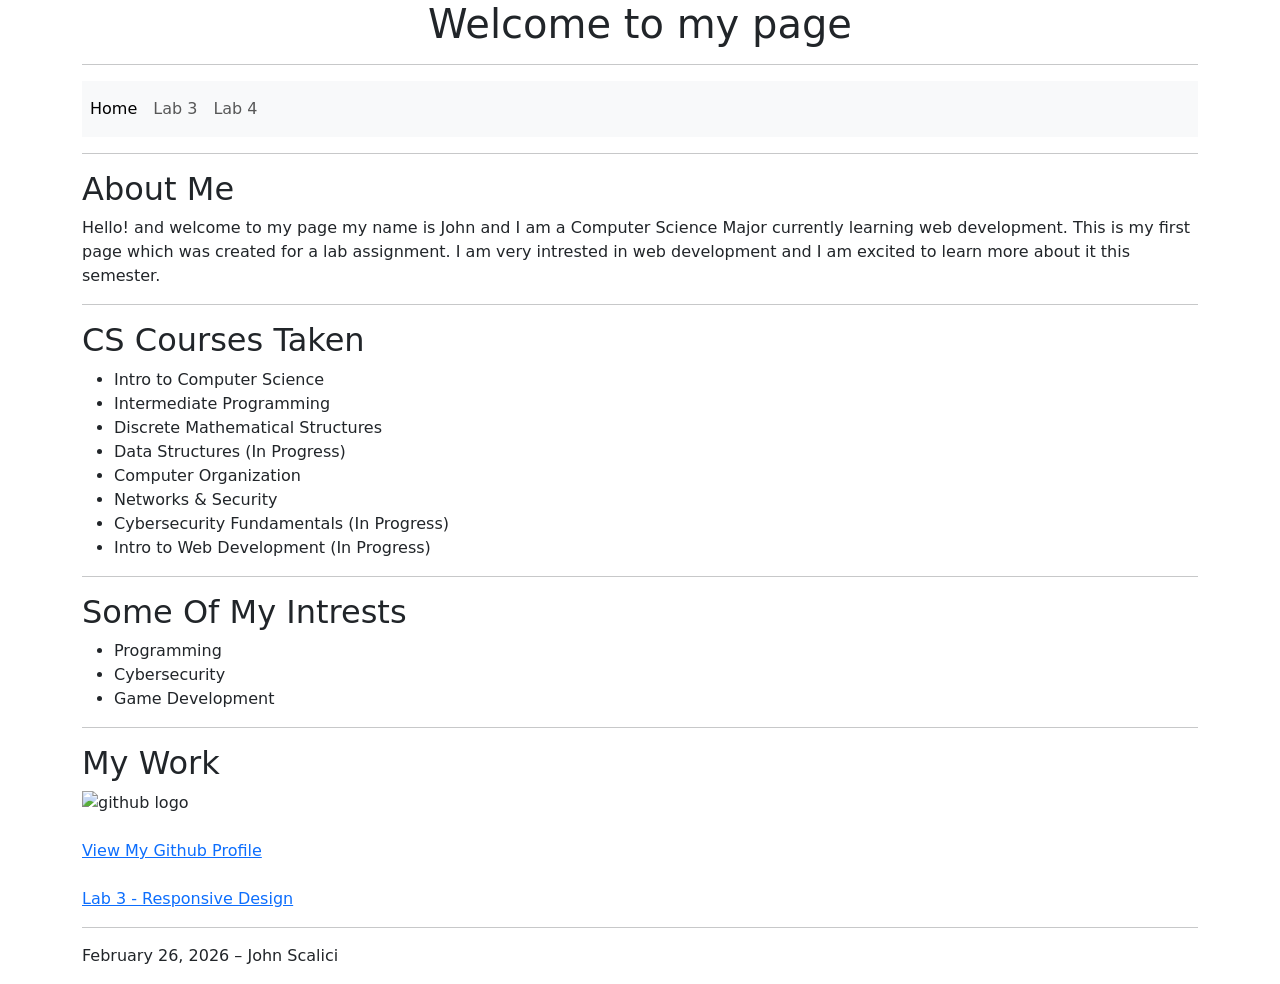
==== index.html @ 4c41bf2f "Lab 4 Complete" ====
<!DOCTYPE html>
<html lang="en">

<head>
<meta charset="UTF-8">
<title>My Site</title>

<link rel="stylesheet"
href="https://cdn.jsdelivr.net/npm/bootstrap@5.3.2/dist/css/bootstrap.min.css">

<style>

h1{
text-align:center;
}

h2{
text-align:left;
}

</style>

</head>

<body>

<div class="container">

<h1>Welcome to my page</h1>

<hr>

<nav class="navbar navbar-expand-lg navbar-light bg-light">

<div class="navbar-nav">
<a class="nav-link active" href="index.html">Home</a>
<a class="nav-link" href="lab3.html">Lab 3</a>
<a class="nav-link" href="lab4.html">Lab 4</a>
</div>

</nav>

<hr>

<h2>About Me</h2>

<p>
Hello! and welcome to my page my name is John and I am a Computer Science Major currently learning web development.
This is my first page which was created for a lab assignment. I am very intrested in web development and
I am excited to learn more about it this semester.
</p>

<hr>

<h2>CS Courses Taken</h2>

<ul>

<li>Intro to Computer Science</li>
<li>Intermediate Programming</li>
<li>Discrete Mathematical Structures</li>
<li>Data Structures (In Progress)</li>
<li>Computer Organization</li>
<li>Networks &amp; Security</li>
<li>Cybersecurity Fundamentals (In Progress)</li>
<li>Intro to Web Development (In Progress)</li>

</ul>

<hr>

<h2>Some Of My Intrests</h2>

<ul>

<li>Programming</li>
<li>Cybersecurity</li>
<li>Game Development</li>

</ul>

<hr>

<h2>My Work</h2>

<img src="GitHub-logo.png" alt="github logo" width="150">

<br><br>

<a href="https://github.com/johnscalici" target="_blank">
View My Github Profile
</a>

<br><br>

<a href="lab3.html">
Lab 3 - Responsive Design
</a>

<hr>

<p>February 26, 2026 – John Scalici</p>

</div>

</body>

</html>
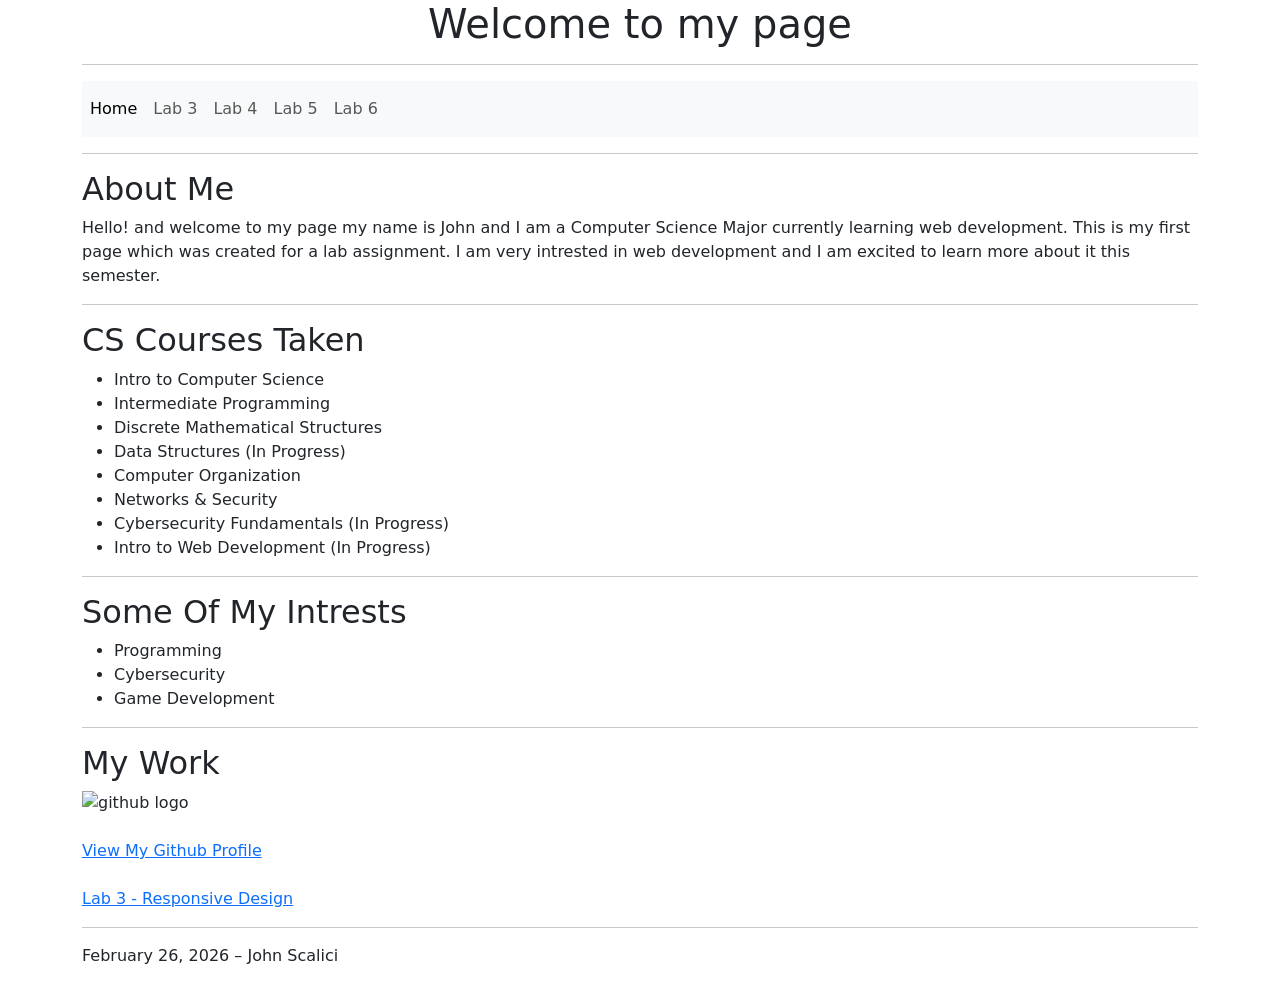
==== commit f40c75e9: "Lab 5 Complete" ====
--- a/index.html
+++ b/index.html
@@ -36,6 +36,8 @@
 <a class="nav-link active" href="index.html">Home</a>
 <a class="nav-link" href="lab3.html">Lab 3</a>
 <a class="nav-link" href="lab4.html">Lab 4</a>
+<a class="nav-link" href="lab5.html">Lab 5</a>
+<a class="nav-link" href="lab6.html">Lab 6</a>
 </div>
 
 </nav>
@@ -105,4 +107,4 @@
 
 </body>
 
-</html>+</html>
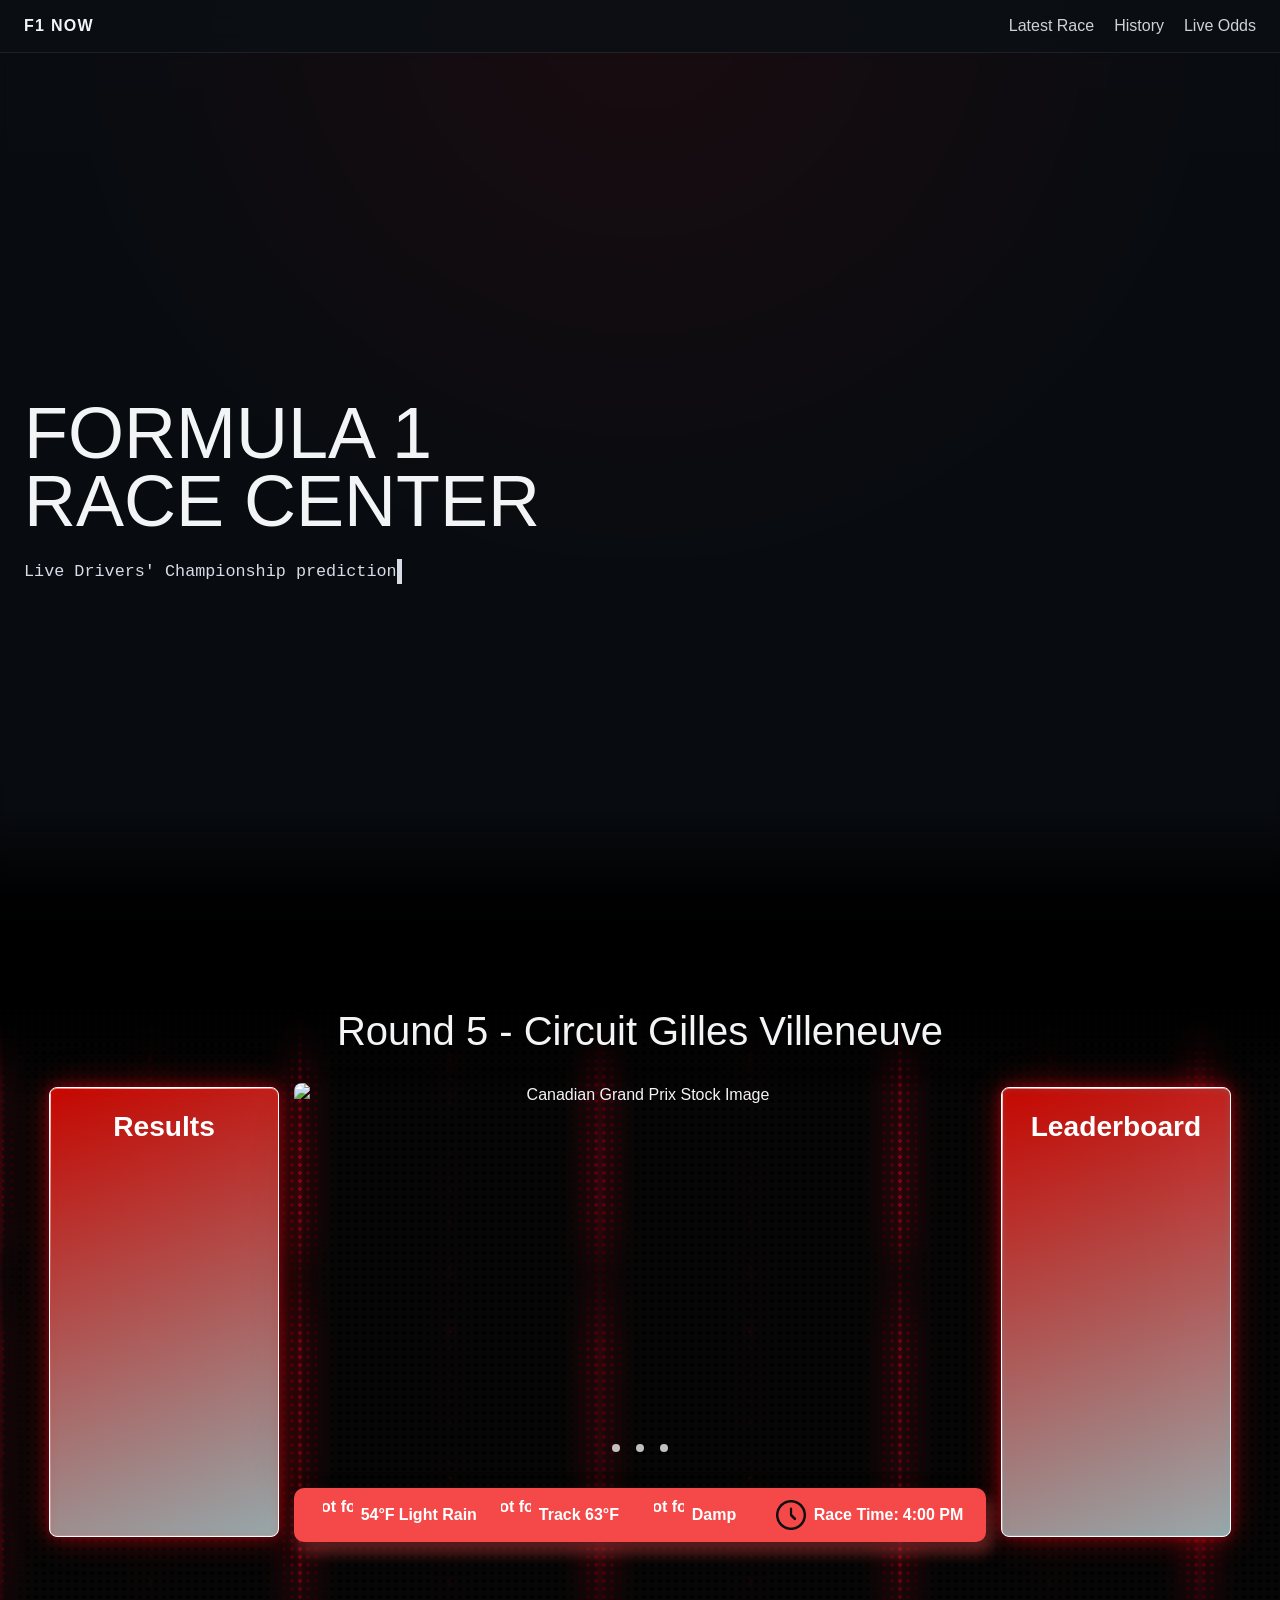
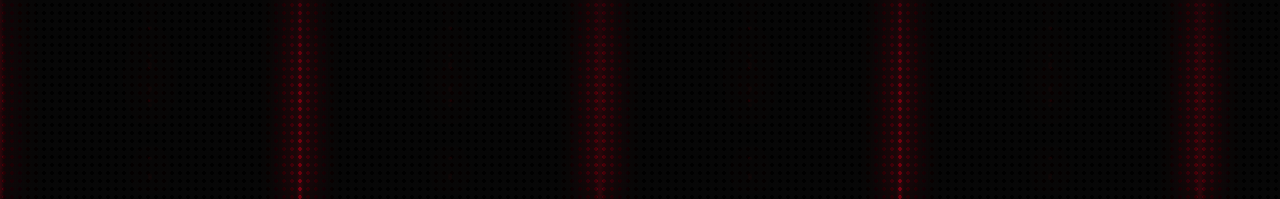
==== commit c4af7721: "Update Canadian GP content and improve API fallback handling - Updated homepage for Week 5 Canadian " ====
--- a/index.html
+++ b/index.html
@@ -1,110 +1,128 @@
 <!DOCTYPE html>
 <html lang="en">
+<head>
+  <meta charset="UTF-8">
+  <meta name="viewport" content="width=device-width, initial-scale=1.0">
+  <title>F1 NOW</title>
+  <link href="https://cdn.jsdelivr.net/npm/bootstrap@5.3.3/dist/css/bootstrap.min.css" rel="stylesheet">
+  <link rel="stylesheet" href="assets/weather/styling/weather-icons.css">
+  <link rel="stylesheet" href="style.css">
+</head>
+<body>
+  <nav class="navbar">
+    <div class="nav-logo">F1 NOW</div>
+    <div class="nav-links">
+      <a href="#">Latest Race</a>
+      <a href="history.html">History</a>
+      <a href="odds.html">Live Odds</a>
+    </div>
+  </nav>
 
-<head>
-<meta charset="UTF-8">
-<title>My Site</title>
+  <section class="hero">
+    <div class="hero-inner">
+      <h1>FORMULA 1<br>RACE CENTER</h1>
+      <p><span id="typing-text"></span></p>
+    </div>
+  </section>
 
-<link rel="stylesheet"
-href="https://cdn.jsdelivr.net/npm/bootstrap@5.3.2/dist/css/bootstrap.min.css">
+  <section class="upcoming-race">
+    <div class="rain-bg"></div>
 
-<style>
+    <div class="upcoming-inner">
+      <h1>Round 5 - Circuit Gilles Villeneuve</h1>
+    </div>
 
-h1{
-text-align:center;
-}
+    <div class="wrapper container-fluid px-4">
+      <div class="row race-layout justify-content-center align-items-center g-4">
 
-h2{
-text-align:left;
-}
+        <div class="col-12 col-lg-3 d-flex justify-content-center">
+          <div class="left-glass-card"> 
+            <div class="left-card-content">
+              <div class="left-title">Results</div>
+              <div class="left-results-list"> 
+                <div class="left-results-row">
+                </div>
+              </div>
+            </div>
+          </div>
+        </div>
 
-</style>
+        <div class="col-12 col-lg-5 d-flex flex-column align-items-center">
+          <section class="carousel">
+            <div class="carousel-wrapper">
+              <div class="slider">
+                <img
+                  id="slide-1"
+                  src="https://media.formula1.com/image/upload/ar_16:9,c_fill,g_south/c_lfill,w_3392/q_auto/v1740000001/trackside-images/2026/F1_Grand_Prix_of_Canada/2278018127.webp"
+                  alt="Canadian Grand Prix Stock Image"
+                >
+                <img
+                  id="slide-2"
+                  src="https://media.formula1.com/image/upload/c_lfill,w_3392/q_auto/v1740000001/fom-website/2026/Canada/GettyImages-2277880716.webp"
+                  alt="Canadian Grand Prix Stock Image 'Wall Of Champions'"
+                >
+                <img
+                  id="slide-3"
+                  src="https://media.formula1.com/image/upload/c_fit,h_704/q_auto/v1740000001/common/f1/2026/track/2026trackmontrealdetailed.webp"
+                  alt="Canadian Grand Prix 2026 Track Detailed"
+                >
+              </div>
+              <div class="slider-nav">
+                <a href="#slide-1"></a>
+                <a href="#slide-2"></a>
+                <a href="#slide-3"></a>
+              </div>
+            </div>
+          </section>
 
-</head>
+          <div class="weather-bar mt-3">
+            <div class="weather-item">
+              <div class="weather-icon-slot"></div>
+              <div class="weather-text">
+                <span class="weather-temp"></span>
+                <span class="weather-condition"></span>
+              </div>
+            </div>
+            
+            <div class="weather-item">
+              <div class="windy-icon-slot"></div>
+              <span class="weather-wind"></span>
+            </div>
 
-<body>
+            <div class="weather-item rain-weather">
+              <div class="rain-icon-slot"> </div>
+              <span class="weather-rain"></span>
+            </div>
 
-<div class="container">
+            <div class="weather-item">
+              <div class="time-icon-slot">
+                <img src="assets/weather/icons/clock-icon.png" alt="Race time icon">
+              </div>
+              <span class="weather-time">
+                <span class="weather-time-label">Race Time:</span>
+                <span class="weather-time-value">1:00 PM</span>
+              </span>
+            </div>
+          </div>
+        </div>
 
-<h1>Welcome to my page</h1>
+        <div class="col-12 col-lg-3 d-flex justify-content-center">
+          <section class="right-glass-card">
+            <div class="right-card-content">
+              <div class="right-title">Leaderboard</div>
+              <div class="right-results-list"> 
+                <div class="right-results-row">
+                </div>
+              </div>
+            </div>
+          </section>
+        </div>
 
-<hr>
+      </div>
+    </div>
+  </section>
 
-<nav class="navbar navbar-expand-lg navbar-light bg-light">
-
-<div class="navbar-nav">
-<a class="nav-link active" href="index.html">Home</a>
-<a class="nav-link" href="lab3.html">Lab 3</a>
-<a class="nav-link" href="lab4.html">Lab 4</a>
-<a class="nav-link" href="lab5.html">Lab 5</a>
-<a class="nav-link" href="lab6.html">Lab 6</a>
-</div>
-
-</nav>
-
-<hr>
-
-<h2>About Me</h2>
-
-<p>
-Hello! and welcome to my page my name is John and I am a Computer Science Major currently learning web development.
-This is my first page which was created for a lab assignment. I am very intrested in web development and
-I am excited to learn more about it this semester.
-</p>
-
-<hr>
-
-<h2>CS Courses Taken</h2>
-
-<ul>
-
-<li>Intro to Computer Science</li>
-<li>Intermediate Programming</li>
-<li>Discrete Mathematical Structures</li>
-<li>Data Structures (In Progress)</li>
-<li>Computer Organization</li>
-<li>Networks &amp; Security</li>
-<li>Cybersecurity Fundamentals (In Progress)</li>
-<li>Intro to Web Development (In Progress)</li>
-
-</ul>
-
-<hr>
-
-<h2>Some Of My Intrests</h2>
-
-<ul>
-
-<li>Programming</li>
-<li>Cybersecurity</li>
-<li>Game Development</li>
-
-</ul>
-
-<hr>
-
-<h2>My Work</h2>
-
-<img src="GitHub-logo.png" alt="github logo" width="150">
-
-<br><br>
-
-<a href="https://github.com/johnscalici" target="_blank">
-View My Github Profile
-</a>
-
-<br><br>
-
-<a href="lab3.html">
-Lab 3 - Responsive Design
-</a>
-
-<hr>
-
-<p>February 26, 2026 – John Scalici</p>
-
-</div>
-
+  <script src="script.js"></script>
+  <script src="assets/weather/script/weather.js"></script>
 </body>
-
 </html>
--- a/assets/weather/styling/weather-icons.css
+++ b/assets/weather/styling/weather-icons.css
@@ -0,0 +1,306 @@
+body {
+  background-color: #222;
+  min-width: 500px;
+  font-family: "Poppins", sans-serif;
+  color: #CCC;
+}
+body a {
+  text-decoration: none;
+  color: #00A0B0;
+}
+
+.showbox {
+  position: absolute;
+  top: 0;
+  bottom: 0;
+  left: 0;
+  right: 0;
+}
+
+.title {
+  position: absolute;
+  width: 100%;
+  margin: 10px 0 0 0;
+  text-align: center;
+}
+.title .heading {
+  font-size: 32px;
+  margin: 0px;
+}
+
+.credit {
+  position: absolute;
+  width: 100%;
+  text-align: center;
+  bottom: 0;
+  margin: 0 0 10px 0;
+}
+
+.div-icons {
+  position: absolute;
+  display: block;
+  width: 620px;
+  text-align: center;
+  top: 55%;
+  left: 50%;
+  transform: translate(-50%, -50%);
+}
+
+.icon {
+  margin: 15px 25px;
+  width: 100px;
+  height: 100px;
+}
+
+.sunny-body path {
+  fill: #EDC951;
+}
+
+.sunny-long-ray {
+  transform-origin: 50% 50%;
+  animation: spin 9s linear infinite;
+}
+
+.sunny-long-ray path {
+  fill: #EDC951;
+}
+
+.sunny-short-ray {
+  transform-origin: 50% 50%;
+  animation: spin 9s linear infinite;
+}
+
+.sunny-short-ray path {
+  fill: #EDC951;
+}
+
+.cloud-offset path {
+  fill: #222;
+}
+
+.main-cloud path {
+  fill: #00A0B0;
+}
+
+.small-cloud path {
+  fill: #00A0B0;
+  animation: flyby 6s linear infinite;
+}
+
+.rain-cloud path {
+  fill: #00A0B0;
+  animation: rain-cloud-color 6s ease infinite;
+}
+
+.rain-drops path {
+  fill: #00A0B0;
+  opacity: 0;
+}
+
+.rain-drops path:nth-child(1) {
+  animation: rain-drop 1.2s linear infinite;
+}
+
+.rain-drops path:nth-child(2) {
+  animation: rain-drop 1.2s linear infinite 0.4s;
+}
+
+.rain-drops path:nth-child(3) {
+  animation: rain-drop 1.2s linear infinite 0.8s;
+}
+
+.snow-cloud path {
+  fill: #CCC;
+}
+
+.snowflakes path {
+  transform-origin: 50% 50%;
+  fill: #CCC;
+  opacity: 0;
+}
+
+.snowflakes path:nth-child(1) {
+  animation: snow-drop 1.2s linear infinite;
+}
+
+.snowflakes path:nth-child(2) {
+  animation: snow-drop 1.2s linear infinite 0.4s;
+}
+
+.snowflakes path:nth-child(3) {
+  animation: snow-drop 1.2s linear infinite 0.8s;
+}
+
+.wind-string path {
+  stroke: #CCC;
+  stroke-linecap: round;
+  stroke-width: 7px;
+  animation: wind-blow 3s linear infinite;
+}
+
+.rainbows path {
+  stroke-linecap: round;
+  animation: rainbow 4.5s linear infinite;
+}
+
+.rainbows path:nth-child(1) {
+  stroke: #BD1E52;
+  stroke-width: 6px;
+}
+
+.rainbows path:nth-child(2) {
+  stroke: #E88024;
+  stroke-width: 8px;
+}
+
+.rainbows path:nth-child(3) {
+  stroke: #F8CB10;
+  stroke-width: 6px;
+}
+
+.rainbows path:nth-child(4) {
+  stroke: #899C3B;
+  stroke-width: 14px;
+}
+
+@keyframes flyby {
+  0% {
+    -webkit-transform: translate(0px, 0px);
+    transform: translate(0px, 0px);
+    opacity: 0;
+  }
+  30% {
+    -webkit-transform: translate(39px, 0px);
+    transform: translate(39px, 0px);
+    opacity: 1;
+  }
+  70% {
+    -webkit-transform: translate(91px, 0px);
+    transform: translate(91px, 0px);
+    opacity: 1;
+  }
+  100% {
+    -webkit-transform: translate(130px, 0px);
+    transform: translate(130px, 0px);
+    opacity: 0;
+  }
+}
+@keyframes rain-cloud-color {
+  100%, 0% {
+    fill: #666;
+  }
+  20% {
+    fill: #555;
+  }
+  21.5% {
+    fill: #999;
+  }
+  25% {
+    fill: #555;
+  }
+  27.5% {
+    fill: #999;
+  }
+  30% {
+    fill: #555;
+  }
+  40% {
+    fill: #999;
+  }
+  90% {
+    fill: #555;
+  }
+}
+@keyframes rain-drop {
+  0% {
+    -webkit-transform: translate(0px, -60px);
+    transform: translate(0px, -60px);
+    opacity: 0;
+  }
+  30% {
+    -webkit-transform: translate(0px, -36px);
+    transform: translate(0px, -36px);
+    opacity: 1;
+  }
+  80% {
+    -webkit-transform: translate(0px, 4px);
+    transform: translate(0px, 4px);
+    opacity: 1;
+  }
+  100% {
+    -webkit-transform: translate(0px, 20px);
+    transform: translate(0px, 20px);
+    opacity: 0;
+  }
+}
+@keyframes snow-drop {
+  0% {
+    -webkit-transform: translate(0px, -60px) rotate(0deg);
+    opacity: 0;
+  }
+  30% {
+    -webkit-transform: translate(0px, -36px) rotate(108deg);
+    opacity: 1;
+  }
+  80% {
+    -webkit-transform: translate(0px, 4px) rotate(288deg);
+    opacity: 1;
+  }
+  100% {
+    -webkit-transform: translate(0px, 20px) rotate(360deg);
+    opacity: 0;
+  }
+}
+@keyframes wind-blow {
+  0% {
+    stroke-dasharray: 5 300;
+    stroke-dashoffset: -200;
+    opacity: 1;
+  }
+  50% {
+    stroke-dasharray: 300 300;
+    stroke-dashoffset: -100;
+    opacity: 1;
+  }
+  90% {
+    stroke-dasharray: 50 300;
+    stroke-dashoffset: -20;
+    opacity: 0.7;
+  }
+  100% {
+    stroke-dasharray: 20 300;
+    stroke-dashoffset: 0;
+    opacity: 0.2;
+  }
+}
+@keyframes rainbow {
+  0% {
+    stroke-dasharray: 10 210;
+    stroke-dashoffset: 0;
+    opacity: 0;
+  }
+  30% {
+    stroke-dasharray: 210 210;
+    stroke-dashoffset: 0;
+    opacity: 1;
+  }
+  70% {
+    stroke-dasharray: 210 210;
+    stroke-dashoffset: 0;
+    opacity: 1;
+  }
+  100% {
+    stroke-dasharray: 0 210;
+    stroke-dashoffset: -210;
+    opacity: 0;
+  }
+}
+
+@keyframes load9243 {
+  0% {
+    transform: rotate(0deg);
+  }
+  100% {
+    transform: rotate(360deg);
+  }
+}
--- a/style.css
+++ b/style.css
@@ -0,0 +1,1170 @@
+:root {
+  --bg: #07090d;
+  --bg-2: #0b0f14;
+  --card: #11161d;
+  --border: rgba(255,255,255,0.08);
+  --text: #f3f4f6;
+  --muted: #d7dde6;
+  --accent: #e10600;
+  --bg-3: #fffcfe;
+}
+
+* {
+  box-sizing: border-box;
+}
+
+html, body {
+  overflow-x: hidden;
+  overflow-y: scroll;
+  scrollbar-width: none;
+}
+
+html::-webkit-scrollbar,
+body::-webkit-scrollbar {
+  display: none;
+}
+
+body {
+  margin: 0;
+  min-width: 0;
+  font-family: Arial, sans-serif;
+  background:
+    radial-gradient(circle at top, rgba(225, 6, 0, 0.10), transparent 30%),
+    linear-gradient(180deg, #0a0d12 0%, #07090d 100%);
+  color: var(--text);
+}
+
+body,
+.navbar,
+.nav-links a,
+.hero h1,
+.hero p,
+.upcoming-inner > h1 {
+  color: var(--text);
+}
+
+.navbar {
+  position: sticky;
+  top: 0;
+  z-index: 1000;
+  display: flex;
+  align-items: center;
+  justify-content: space-between;
+  padding: 14px 24px;
+  background: rgba(11, 15, 20, 0.88);
+  backdrop-filter: blur(10px);
+  border-bottom: 1px solid var(--border);
+}
+
+.nav-logo {
+  font-weight: 700;
+  letter-spacing: 0.08em;
+}
+
+.nav-links {
+  display: flex;
+  gap: 20px;
+}
+
+.nav-links a {
+  color: var(--text);
+  text-decoration: none;
+  opacity: 0.85;
+  transition: opacity 0.2s ease, color 0.2s ease;
+}
+
+.nav-links a:hover {
+  color: var(--accent);
+  opacity: 1;
+}
+
+.hero {
+  min-height: 100vh;
+  position: relative;
+  background-image: url("assets/vh.png");
+  background-size: cover;
+  background-position: center;
+  background-repeat: no-repeat;
+  display: flex;
+  align-items: center;
+  padding: 64px 24px;
+  overflow: hidden;
+}
+
+.hero-inner {
+  max-width: 700px;
+  position: relative;
+  z-index: 1;
+}
+
+.hero::before {
+  content: "";
+  backdrop-filter: blur(3px);
+  position: absolute;
+  inset: 0;
+  z-index: 0;
+  background: rgba(10, 12, 16, 0.25);
+}
+
+.hero h1 {
+  margin: 0 0 12px;
+  font-size: clamp(2.2rem, 6vw, 4.5rem);
+  line-height: 0.95;
+}
+
+.hero p {
+  display: inline-block;
+  overflow: hidden;
+  color: var(--muted);
+  font-family: monospace;
+  font-size: 1.05rem;
+  min-height: 1.5em;
+  margin-top: 12px;
+  border-right: 5px solid;
+  white-space: nowrap;
+  animation:
+    typing 2s steps(68),
+    cursor .4s step-end infinite alternate,
+    backspace 2s steps(68);
+}
+
+@keyframes cursor {
+  50% { border-color: transparent; }
+}
+
+@keyframes typing {
+  from { width: 0ch; }
+  to { width: 68ch; }
+}
+
+@keyframes backspace {
+  from { width: 68ch; }
+  to { width: 0; }
+}
+
+.hero::after {
+  content: "";
+  position: absolute;
+  bottom: 0;
+  left: 0;
+  width: 100%;
+  height: 140px;
+  background: linear-gradient(
+    to top,
+    rgba(0,0,0,1) 0%,
+    rgba(0,0,0,0.85) 40%,
+    rgba(0,0,0,0) 100%
+  );
+  pointer-events: none;
+  z-index: 1;
+}
+
+.upcoming-race {
+  min-height: calc(100vh - 54px);
+  display: flex;
+  flex-direction: column;
+  align-items: center;
+  justify-content: flex-start;
+  padding: 64px 24px 72px;
+  background: #000;
+  text-align: center;
+  position: relative;
+  overflow: hidden;
+}
+
+.rain-bg {
+  position: absolute;
+  inset: 0;
+  z-index: 0;
+  --c: rgba(253, 0, 34, 0.25);
+  background-color: #000;
+  background-image:
+    radial-gradient(4px 100px at 0px 235px, var(--c), #0000),
+    radial-gradient(4px 100px at 300px 235px, var(--c), #0000),
+    radial-gradient(1.5px 1.5px at 150px 117.5px, var(--c) 100%, #0000 150%),
+    radial-gradient(4px 100px at 0px 252px, var(--c), #0000),
+    radial-gradient(4px 100px at 300px 252px, var(--c), #0000),
+    radial-gradient(1.5px 1.5px at 150px 126px, var(--c) 100%, #0000 150%),
+    radial-gradient(4px 100px at 0px 150px, var(--c), #0000),
+    radial-gradient(4px 100px at 300px 150px, var(--c), #0000),
+    radial-gradient(1.5px 1.5px at 150px 75px, var(--c) 100%, #0000 150%),
+    radial-gradient(4px 100px at 0px 253px, var(--c), #0000),
+    radial-gradient(4px 100px at 300px 253px, var(--c), #0000),
+    radial-gradient(1.5px 1.5px at 150px 126.5px, var(--c) 100%, #0000 150%),
+    radial-gradient(4px 100px at 0px 204px, var(--c), #0000),
+    radial-gradient(4px 100px at 300px 204px, var(--c), #0000),
+    radial-gradient(1.5px 1.5px at 150px 102px, var(--c) 100%, #0000 150%),
+    radial-gradient(4px 100px at 0px 134px, var(--c), #0000),
+    radial-gradient(4px 100px at 300px 134px, var(--c), #0000),
+    radial-gradient(1.5px 1.5px at 150px 67px, var(--c) 100%, #0000 150%),
+    radial-gradient(4px 100px at 0px 179px, var(--c), #0000),
+    radial-gradient(4px 100px at 300px 179px, var(--c), #0000),
+    radial-gradient(1.5px 1.5px at 150px 89.5px, var(--c) 100%, #0000 150%),
+    radial-gradient(4px 100px at 0px 299px, var(--c), #0000),
+    radial-gradient(4px 100px at 300px 299px, var(--c), #0000),
+    radial-gradient(1.5px 1.5px at 150px 149.5px, var(--c) 100%, #0000 150%),
+    radial-gradient(4px 100px at 0px 215px, var(--c), #0000),
+    radial-gradient(4px 100px at 300px 215px, var(--c), #0000),
+    radial-gradient(1.5px 1.5px at 150px 107.5px, var(--c) 100%, #0000 150%),
+    radial-gradient(4px 100px at 0px 281px, var(--c), #0000),
+    radial-gradient(4px 100px at 300px 281px, var(--c), #0000),
+    radial-gradient(1.5px 1.5px at 150px 140.5px, var(--c) 100%, #0000 150%),
+    radial-gradient(4px 100px at 0px 158px, var(--c), #0000),
+    radial-gradient(4px 100px at 300px 158px, var(--c), #0000),
+    radial-gradient(1.5px 1.5px at 150px 79px, var(--c) 100%, #0000 150%),
+    radial-gradient(4px 100px at 0px 210px, var(--c), #0000),
+    radial-gradient(4px 100px at 300px 210px, var(--c), #0000),
+    radial-gradient(1.5px 1.5px at 150px 105px, var(--c) 100%, #0000 150%);
+  background-size:
+    300px 235px,
+    300px 235px,
+    300px 235px,
+    300px 252px,
+    300px 252px,
+    300px 252px,
+    300px 150px,
+    300px 150px,
+    300px 150px,
+    300px 253px,
+    300px 253px,
+    300px 253px,
+    300px 204px,
+    300px 204px,
+    300px 204px,
+    300px 134px,
+    300px 134px,
+    300px 134px,
+    300px 179px,
+    300px 179px,
+    300px 179px,
+    300px 299px,
+    300px 299px,
+    300px 299px,
+    300px 215px,
+    300px 215px,
+    300px 215px,
+    300px 281px,
+    300px 281px,
+    300px 281px,
+    300px 158px,
+    300px 158px,
+    300px 158px,
+    300px 210px,
+    300px 210px,
+    300px 210px;
+  animation: hi 150s linear infinite;
+}
+
+.upcoming-race::before {
+  content: "";
+  position: absolute;
+  top: 0;
+  left: 0;
+  width: 100%;
+  height: 140px;
+  background: linear-gradient(
+    to bottom,
+    rgba(0,0,0,1) 0%,
+    rgba(0,0,0,0.85) 40%,
+    rgba(0,0,0,0) 100%
+  );
+  pointer-events: none;
+  z-index: 1;
+}
+
+.rain-bg::after {
+  content: "";
+  position: absolute;
+  inset: 0;
+  z-index: 1;
+  opacity: 0.7;
+  backdrop-filter: blur(1em) brightness(6);
+  background-image: radial-gradient(
+    circle at 50% 50%,
+    #0000 0,
+    #0000 2px,
+    hsl(0 0 4%) 2px
+  );
+  background-size: 8px 8px;
+}
+
+.upcoming-inner {
+  width: 100%;
+  max-width: 1276px;
+  margin: 0 auto;
+  position: relative;
+  z-index: 2;
+  text-align: center;
+}
+
+.upcoming-inner > h1 {
+  width: 100%;
+  margin: 0;
+  text-align: center;
+}
+
+.wrapper {
+  width: 100%;
+  max-width: 1280px;
+  margin: 28px auto 0;
+  position: relative;
+  z-index: 2;
+}
+
+.wrapper::before {
+  content: none;
+}
+
+.main-panel {
+  display: flex;
+  flex-direction: column;
+  align-items: center;
+}
+
+.main-panel h1 {
+  margin: 0 0 24px;
+  text-align: center;
+  color: white;
+  font-size: clamp(2rem, 3vw, 3rem);
+}
+
+.carousel {
+  width: 100%;
+  max-width: 680px;
+  position: relative;
+  z-index: 1;
+}
+
+.carousel-wrapper {
+  position: relative;
+  width: 100%;
+  margin: 0;
+}
+
+.slider {
+  display: flex;
+  aspect-ratio: 16 / 9;
+  overflow-x: auto;
+  scroll-snap-type: x mandatory;
+  scroll-behavior: smooth;
+  scrollbar-width: none;
+  box-shadow: 0 1.5rem 3rem -0.75rem hsla(0, 0%, 0%, 0.25);
+  border-radius: 0.5rem;
+}
+
+.slider::-webkit-scrollbar {
+  display: none;
+}
+
+.slider img {
+  display: block;
+  flex: 1 0 100%;
+  scroll-snap-align: start;
+  object-fit: cover;
+}
+
+.slider-nav {
+  display: flex;
+  column-gap: 1rem;
+  position: absolute;
+  bottom: 1.25rem;
+  left: 50%;
+  transform: translateX(-50%);
+  z-index: 1;
+}
+
+.slider-nav a {
+  display: block;
+  width: 0.5rem;
+  height: 0.5rem;
+  border-radius: 50%;
+  background-color: #fff;
+  opacity: 0.75;
+  transition: opacity ease 250ms;
+}
+
+.slider-nav a:hover {
+  opacity: 1;
+}
+
+.left-glass-card {
+  width: 100%;
+  min-height: 450px;
+  background: linear-gradient(
+    160deg,
+    rgba(241, 8, 0, 0.82),
+    rgba(171, 191, 194, 0.88)
+  );
+  backdrop-filter: blur(20px);
+  -webkit-backdrop-filter: blur(20px);
+  border-radius: 8px;
+  border: 1px solid rgb(255, 255, 255);
+  box-shadow:
+    0 0 12px rgba(248, 3, 36, 0.4),
+    0 0 28px rgba(255, 9, 9, 0.25),
+    0 0 42px rgba(255, 38, 0, 0.18),
+    inset 0 1px 0 rgba(255, 255, 255, 0.42),
+    inset 0 -1px 0 rgba(255, 255, 255, 0.10),
+    inset 0 1px 8px rgba(255, 38, 0, 0.15);
+  position: relative;
+  overflow: hidden;
+  padding: 18px 16px;
+  color: white;
+  z-index: 1;
+}
+
+.left-glass-card::before {
+  content: "";
+  position: absolute;
+  top: 0;
+  left: 0;
+  right: 0;
+  height: 1px;
+  background: linear-gradient(
+    90deg,
+    transparent,
+    rgba(255, 255, 255, 0.8),
+    transparent
+  );
+}
+
+.left-glass-card::after {
+  content: "";
+  position: absolute;
+  top: 0;
+  left: 0;
+  width: 1px;
+  height: 100%;
+  background: linear-gradient(
+    180deg,
+    rgba(255, 255, 255, 0.8),
+    transparent,
+    rgba(255, 255, 255, 0.3)
+  );
+}
+
+.left-card-content {
+  position: relative;
+  z-index: 1;
+  display: flex;
+  flex-direction: column;
+}
+
+.left-title {
+  font-size: 1.8rem;
+  font-weight: 800;
+  text-align: center;
+  margin-bottom: 22px;
+  color: white;
+}
+
+.left-results-list {
+  display: flex;
+  flex-direction: column;
+}
+
+.left-results-row {
+  display: flex;
+  justify-content: space-between;
+  align-items: center;
+  gap: 12px;
+  padding: 12px 0;
+  font-size: 1rem;
+  font-weight: 600;
+  border-bottom: 1px solid rgba(255, 255, 255, 0.708);
+}
+
+.left-results-row:last-child {
+  border-bottom: none;
+}
+
+.left-results-row span:first-child {
+  white-space: nowrap;
+  overflow: hidden;
+  text-overflow: ellipsis;
+}
+
+.left-results-row span:last-child {
+  white-space: nowrap;
+  flex-shrink: 0;
+}
+
+.right-glass-card {
+  width: 100%;
+  min-height: 450px;
+  background: linear-gradient(
+    160deg,
+    rgba(241, 8, 0, 0.82),
+    rgba(171, 191, 194, 0.88)
+  );
+  backdrop-filter: blur(20px);
+  -webkit-backdrop-filter: blur(20px);
+  border-radius: 8px;
+  border: 1px solid rgb(255, 255, 255);
+  box-shadow:
+    0 0 12px rgba(248, 3, 36, 0.4),
+    0 0 28px rgba(255, 9, 9, 0.25),
+    0 0 42px rgba(255, 38, 0, 0.18),
+    inset 0 1px 0 rgba(255, 255, 255, 0.42),
+    inset 0 -1px 0 rgba(255, 255, 255, 0.10),
+    inset 0 1px 8px rgba(0, 234, 255, 0.15);
+  position: relative;
+  overflow: hidden;
+  padding: 18px 16px;
+  color: white;
+  z-index: 1;
+}
+
+.right-glass-card::before {
+  content: "";
+  position: absolute;
+  top: 0;
+  left: 0;
+  right: 0;
+  height: 1px;
+  background: linear-gradient(
+    90deg,
+    transparent,
+    rgba(255, 255, 255, 0.8),
+    transparent
+  );
+}
+
+.right-glass-card::after {
+  content: "";
+  position: absolute;
+  top: 0;
+  left: 0;
+  width: 1px;
+  height: 100%;
+  background: linear-gradient(
+    180deg,
+    rgba(255, 255, 255, 0.8),
+    transparent,
+    rgba(255, 255, 255, 0.3)
+  );
+}
+
+.right-card-content {
+  position: relative;
+  z-index: 1;
+  display: flex;
+  flex-direction: column;
+}
+
+.right-title {
+  font-size: 1.8rem;
+  font-weight: 800;
+  text-align: center;
+  margin-bottom: 22px;
+  color: white;
+}
+
+.right-results-list {
+  display: flex;
+  flex-direction: column;
+}
+
+.right-results-row {
+  display: flex;
+  justify-content: space-between;
+  align-items: center;
+  gap: 12px;
+  padding: 12px 0;
+  font-size: 1rem;
+  font-weight: 600;
+  border-bottom: 1px solid rgba(255, 255, 255, 0.708);
+}
+
+.right-results-row:last-child {
+  border-bottom: none;
+}
+
+.right-results-row span:first-child {
+  white-space: nowrap;
+  overflow: hidden;
+  text-overflow: ellipsis;
+}
+
+.right-results-row span:last-child {
+  white-space: nowrap;
+  flex-shrink: 0;
+}
+
+.weather-bar {
+  display: grid;
+  grid-template-columns: 1.25fr 0.85fr 0.9fr 1.4fr;
+  width: 100%;
+  max-width: 680px;
+  min-height: 54px;
+  border-radius: 10px;
+  background-color: rgb(245, 73, 73);
+  box-shadow:
+    rgba(0, 0, 0, 0.35) 0px 5px 15px,
+    rgba(245, 73, 73, 0.5) 5px 10px 15px;
+  z-index: 3;
+  align-items: center;
+  justify-content: stretch;
+  overflow: hidden;
+  padding: 8px 16px;
+  gap: 10px;
+  margin-top: 16px;
+}
+
+.weather-item {
+  display: flex;
+  align-items: center;
+  justify-content: center;
+  min-width: 0;
+  gap: 8px;
+  white-space: nowrap;
+  flex: 0 0 auto;
+  color: white;
+  position: relative;
+  font-size: 1rem;
+  font-weight: 700;
+  z-index: 4;
+}
+
+.weather-icon-slot {
+  width: 30px;
+  height: 30px;
+  flex: 0 0 30px;
+  display: flex;
+  align-items: center;
+  justify-content: center;
+  overflow: hidden;
+}
+
+.weather-icon-slot svg,
+.windy-icon-slot svg,
+.rain-icon-slot svg {
+  width: 30px;
+  height: 30px;
+  flex-shrink: 0;
+  display: block;
+}
+
+.windy-icon-slot,
+.rain-icon-slot {
+  width: 30px;
+  height: 30px;
+  flex: 0 0 30px;
+  display: flex;
+  align-items: center;
+  justify-content: center;
+  overflow: hidden;
+}
+
+.rain-weather {
+  margin-left: 0px;
+}
+
+.weather-temp {
+  margin-left: 0;
+}
+
+.weather-wind {
+  margin-left: 0;
+}
+
+.weather-text,
+.weather-time {
+  display: flex;
+  align-items: center;
+  min-width: 0;
+  overflow: hidden;
+  text-overflow: ellipsis;
+  white-space: nowrap;
+}
+
+.weather-text {
+  gap: 4px;
+}
+
+.weather-time {
+  gap: 4px;
+}
+
+.time-icon-slot {
+  width: 30px;
+  height: 30px;
+  flex: 0 0 30px;
+  display: flex;
+  align-items: center;
+  justify-content: center;
+  overflow: hidden;
+}
+
+.time-icon-slot img {
+  width: 30px;
+  height: 30px;
+  object-fit: contain;
+  display: block;
+}
+
+@keyframes hi {
+  0% {
+    background-position:
+      0px 220px,
+      3px 220px,
+      151.5px 337.5px,
+      25px 24px,
+      28px 24px,
+      176.5px 150px,
+      50px 16px,
+      53px 16px,
+      201.5px 91px,
+      75px 224px,
+      78px 224px,
+      226.5px 350.5px,
+      100px 19px,
+      103px 19px,
+      251.5px 121px,
+      125px 120px,
+      128px 120px,
+      276.5px 187px,
+      150px 31px,
+      153px 31px,
+      301.5px 120.5px,
+      175px 235px,
+      178px 235px,
+      326.5px 384.5px,
+      200px 121px,
+      203px 121px,
+      351.5px 228.5px,
+      225px 224px,
+      228px 224px,
+      376.5px 364.5px,
+      250px 26px,
+      253px 26px,
+      401.5px 105px,
+      275px 75px,
+      278px 75px,
+      426.5px 180px;
+  }
+
+  to {
+    background-position:
+      0px 6800px,
+      3px 6800px,
+      151.5px 6917.5px,
+      25px 13632px,
+      28px 13632px,
+      176.5px 13758px,
+      50px 5416px,
+      53px 5416px,
+      201.5px 5491px,
+      75px 17175px,
+      78px 17175px,
+      226.5px 17301.5px,
+      100px 5119px,
+      103px 5119px,
+      251.5px 5221px,
+      125px 8428px,
+      128px 8428px,
+      276.5px 8495px,
+      150px 9876px,
+      153px 9876px,
+      301.5px 9965.5px,
+      175px 13391px,
+      178px 13391px,
+      326.5px 13540.5px,
+      200px 14741px,
+      203px 14741px,
+      351.5px 14848.5px,
+      225px 18770px,
+      228px 18770px,
+      376.5px 18910.5px,
+      250px 5082px,
+      253px 5082px,
+      401.5px 5161px,
+      275px 6375px,
+      278px 6375px,
+      426.5px 6480px;
+  }
+}
+
+@media (min-width: 992px) {
+  .upcoming-race {
+    padding-top: clamp(48px, 6vh, 76px);
+  }
+
+  .upcoming-inner {
+    max-width: min(94vw, 1320px);
+  }
+
+  .wrapper {
+    max-width: min(94vw, 1320px);
+  }
+
+  .wrapper .row {
+    --bs-gutter-x: 0;
+    --bs-gutter-y: 0;
+    column-gap: clamp(16px, 1.4vw, 28px);
+    row-gap: 24px;
+    margin-left: 0 !important;
+    margin-right: 0 !important;
+  }
+  .wrapper .col-lg-3,
+  .wrapper .col-lg-5 {
+    padding-left: 0 !important;
+    padding-right: 0 !important;
+  }
+  .wrapper .col-lg-3 {
+    flex: 0 0 250px !important;
+    width: 250px !important;
+  }
+  .wrapper .col-lg-5 {
+    flex: 1 1 auto !important;
+    width: auto !important;
+    max-width: 720px !important;
+  }
+
+  .carousel,
+  .weather-bar {
+    max-width: 100%;
+  }
+}
+
+@media (min-width: 992px) and (max-width: 1199px) {
+  .weather-bar {
+    grid-template-columns: repeat(4, minmax(0, 1fr));
+    padding: 8px 10px;
+    gap: 6px;
+  }
+
+  .weather-item {
+    gap: 5px;
+    font-size: 0.85rem;
+  }
+
+  .weather-condition,
+  .weather-time-label {
+    display: none;
+  }
+}
+
+@media (min-width: 992px) and (max-width: 1399px) {
+  .wrapper {
+    max-width: min(98vw, 1320px);
+  }
+
+  .wrapper .race-layout {
+    column-gap: clamp(10px, 1.2vw, 20px);
+    row-gap: 20px;
+  }
+
+  .wrapper .col-lg-3 {
+    flex: 0 0 clamp(180px, 18vw, 230px) !important;
+    width: clamp(180px, 18vw, 230px) !important;
+  }
+
+  .wrapper .col-lg-5 {
+    flex: 0 0 clamp(500px, 54vw, 760px) !important;
+    width: clamp(500px, 54vw, 760px) !important;
+    max-width: none !important;
+  }
+
+  .left-glass-card,
+  .right-glass-card {
+    padding: 18px 14px;
+  }
+
+  .left-title,
+  .right-title {
+    font-size: clamp(1.45rem, 2.2vw, 1.8rem);
+  }
+
+  .left-results-row,
+  .right-results-row {
+    gap: 8px;
+    font-size: clamp(0.78rem, 1vw, 0.95rem);
+  }
+}
+
+@media (min-width: 992px) and (max-width: 1262px) {
+  .wrapper .race-layout {
+    display: grid !important;
+    grid-template-columns: clamp(160px, 18vw, 220px) minmax(0, 1fr) clamp(160px, 18vw, 220px);
+    column-gap: clamp(8px, 1vw, 14px);
+    align-items: center;
+    justify-content: center;
+  }
+
+  .wrapper .race-layout > [class*="col-"] {
+    width: 100% !important;
+    max-width: none !important;
+    padding-left: 0 !important;
+    padding-right: 0 !important;
+  }
+
+  .left-glass-card,
+  .right-glass-card {
+    width: 100%;
+  }
+
+  .left-title,
+  .right-title {
+    font-size: clamp(1.3rem, 2vw, 1.6rem);
+  }
+
+  .left-results-row,
+  .right-results-row {
+    font-size: clamp(0.72rem, 1.1vw, 0.9rem);
+  }
+
+  .right-results-row {
+    gap: 6px;
+  }
+}
+
+@media (min-width: 1400px) {
+  .upcoming-inner {
+    max-width: min(94vw, 1580px);
+  }
+
+  .upcoming-inner > h1 {
+    font-size: clamp(2rem, 2vw, 2.65rem);
+  }
+
+  .wrapper {
+    max-width: min(94vw, 1580px);
+    margin-top: 32px;
+  }
+
+  .wrapper .row {
+    column-gap: clamp(18px, 1.5vw, 34px);
+  }
+
+  .wrapper .col-lg-3 {
+    flex: 0 0 clamp(260px, 15vw, 320px) !important;
+    width: clamp(260px, 15vw, 320px) !important;
+  }
+
+  .wrapper .col-lg-5 {
+    flex: 0 0 clamp(700px, 42vw, 920px) !important;
+    width: clamp(700px, 42vw, 920px) !important;
+    max-width: none !important;
+  }
+
+  .left-glass-card,
+  .right-glass-card {
+    min-height: clamp(500px, 31vw, 600px);
+    padding: 24px 20px;
+  }
+
+  .left-title,
+  .right-title {
+    font-size: clamp(2rem, 1.8vw, 2.35rem);
+    margin-bottom: 26px;
+  }
+
+  .left-results-row,
+  .right-results-row {
+    padding: 13px 0;
+    font-size: clamp(1rem, 0.85vw, 1.1rem);
+  }
+
+  .weather-bar {
+    min-height: 58px;
+    padding: 8px 20px;
+    gap: 12px;
+  }
+}
+
+@media (min-width: 2200px) {
+  .upcoming-inner {
+    max-width: min(86vw, 1880px);
+  }
+
+  .wrapper {
+    max-width: min(86vw, 1880px);
+  }
+
+  .wrapper .row {
+    column-gap: clamp(34px, 2vw, 48px);
+  }
+
+  .wrapper .col-lg-3 {
+    flex: 0 0 clamp(320px, 14vw, 360px) !important;
+    width: clamp(320px, 14vw, 360px) !important;
+  }
+
+  .wrapper .col-lg-5 {
+    flex: 0 0 clamp(920px, 38vw, 1040px) !important;
+    width: clamp(920px, 38vw, 1040px) !important;
+  }
+}
+
+@media (max-width: 991px) {
+  .wrapper {
+    max-width: 720px;
+  }
+
+  .left-glass-card,
+  .right-glass-card {
+    width: min(100%, 360px);
+    min-height: auto;
+    margin: 0 auto;
+  }
+
+  .carousel,
+  .carousel-wrapper,
+  .weather-bar {
+    width: 100%;
+    max-width: 600px;
+    margin-left: auto;
+    margin-right: auto;
+  }
+
+  .weather-bar {
+    display: flex;
+    flex-wrap: wrap;
+    height: auto;
+    min-height: unset;
+    padding: 8px 14px;
+    gap: 8px 16px;
+    justify-content: center;
+    overflow: visible;
+  }
+
+  .weather-item {
+    justify-content: center;
+    gap: 6px;
+    font-size: 0.92rem;
+  }
+
+  .weather-icon-slot,
+  .windy-icon-slot,
+  .rain-icon-slot,
+  .time-icon-slot {
+    width: 28px;
+    height: 28px;
+    flex: 0 0 28px;
+  }
+
+  .weather-icon-slot svg,
+  .windy-icon-slot svg,
+  .rain-icon-slot svg,
+  .time-icon-slot img {
+    width: 28px;
+    height: 28px;
+  }
+
+  .weather-temp {
+    margin-left: 0;
+  }
+
+  .upcoming-race {
+    padding-left: 16px;
+    padding-right: 16px;
+  }
+}
+
+@media (max-width: 600px) {
+  .navbar {
+    padding: 12px 18px;
+  }
+
+  .nav-logo {
+    font-size: 14px;
+  }
+
+  .nav-links {
+    gap: 16px;
+  }
+
+  .nav-links a {
+    font-size: 13px;
+  }
+
+  .hero p {
+    max-width: 100%;
+    white-space: normal;
+    border-right: none;
+    animation: none;
+  }
+
+  .upcoming-inner > h1 {
+    font-size: 1.6rem;
+  }
+
+  .wrapper.container-fluid {
+    padding-left: 8px !important;
+    padding-right: 8px !important;
+  }
+
+  .wrapper .row {
+    --bs-gutter-y: 1.5rem;
+  }
+
+  .weather-bar.mt-3 {
+    margin-top: 12px !important;
+  }
+
+  .weather-bar {
+    display: grid;
+    grid-template-columns: repeat(4, minmax(0, 1fr));
+    align-items: stretch;
+    padding: 8px;
+    gap: 4px;
+    border-radius: 8px;
+  }
+
+  .weather-item {
+    min-width: 0;
+    flex-direction: column;
+    justify-content: center;
+    gap: 3px;
+    font-size: 0.72rem;
+    line-height: 1.1;
+    text-align: center;
+  }
+
+  .weather-text,
+  .weather-time {
+    justify-content: center;
+    gap: 2px;
+    max-width: 100%;
+    overflow: hidden;
+    text-overflow: ellipsis;
+    white-space: nowrap;
+  }
+
+  .weather-time-label {
+    display: none;
+  }
+
+  .weather-icon-slot,
+  .windy-icon-slot,
+  .rain-icon-slot,
+  .time-icon-slot {
+    width: 24px;
+    height: 24px;
+    flex: 0 0 24px;
+    justify-content: center;
+  }
+
+  .weather-icon-slot svg,
+  .windy-icon-slot svg,
+  .rain-icon-slot svg {
+    width: 24px;
+    height: 24px;
+  }
+
+}
+
+@media (max-width: 360px) {
+  .weather-bar {
+    padding: 7px 6px;
+  }
+
+  .weather-item {
+    font-size: 0.68rem;
+  }
+
+  .weather-condition {
+    display: none;
+  }
+}
